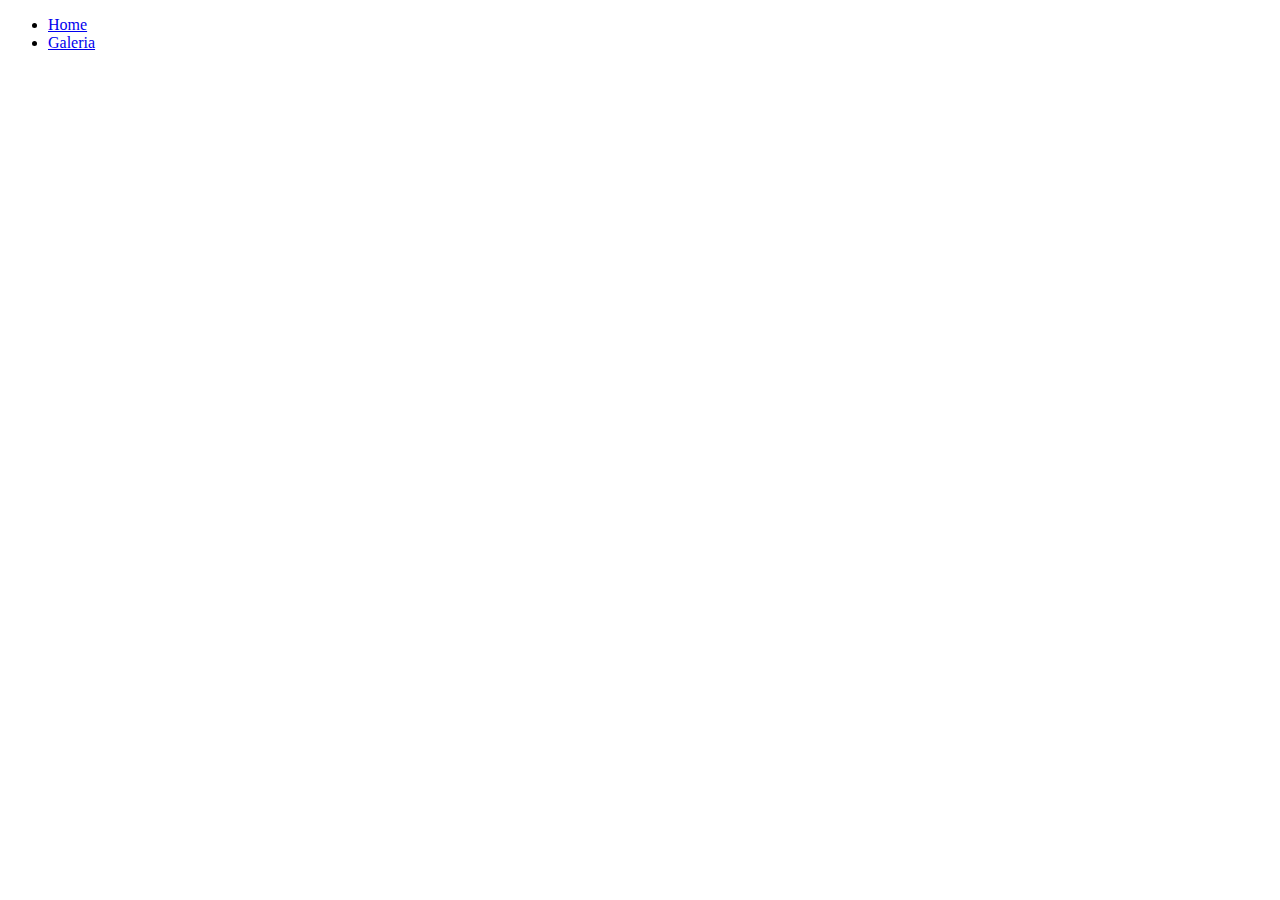
==== html/cadastro.html @ a91eed10 "add estrutura html e style" ====
<!DOCTYPE html>
<html lang="pt-br">

<head>
    <meta charset="UTF-8">
    <meta name="viewport" content="width=device-width, initial-scale=1.0">
    <title>Cadastro</title>
    <link rel="stylesheet" href="/style/style.css">
</head>

<body>
    <header>
        <nav>
            <ul>
                <li><a href="/html/pag1.html">Home</a></li>
                <li><a href="/html/pag-2.html">Galeria</a></li>
            </ul>
        </nav>
    </header>
</body>

</html>
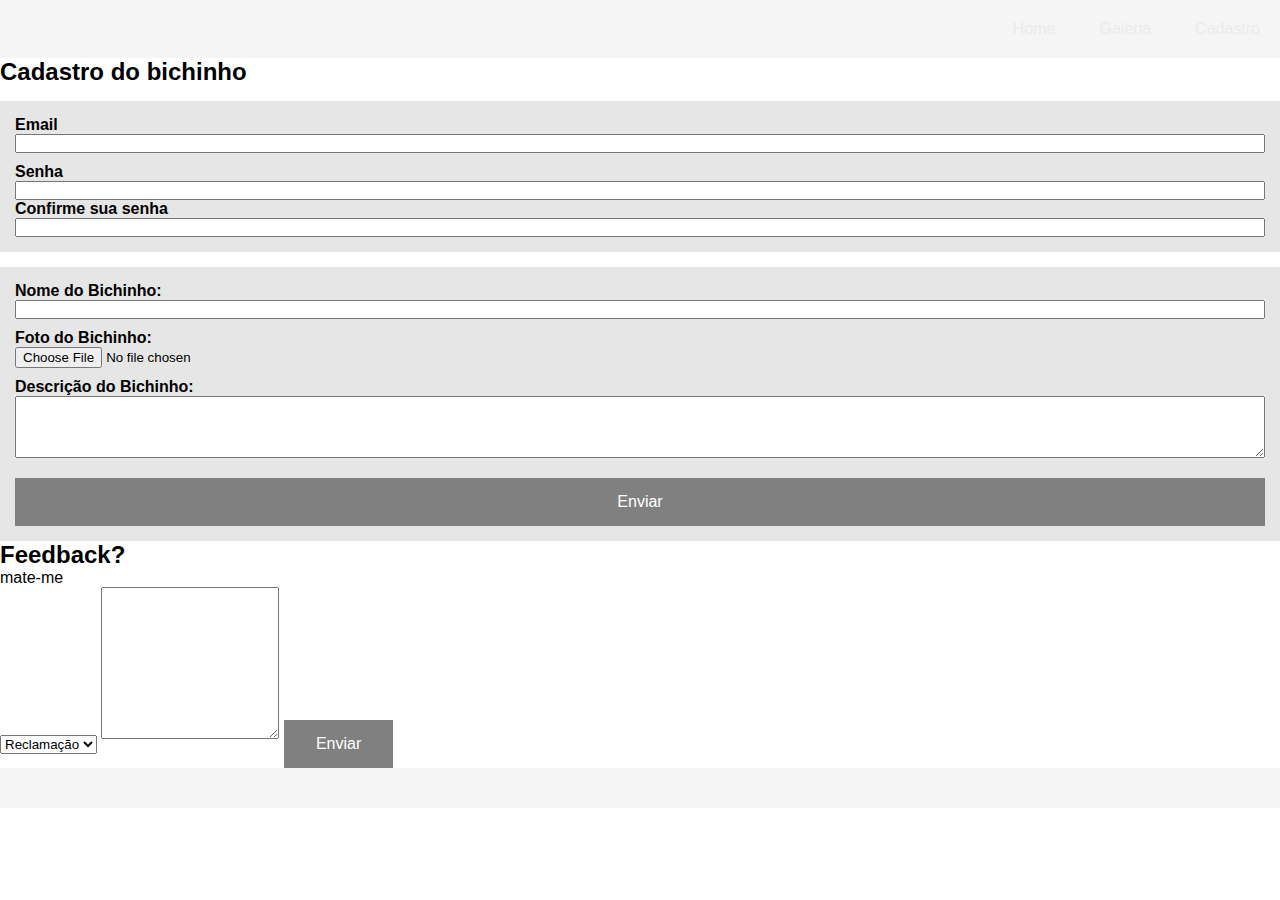
==== commit 3e576444: "add estrutura do cadastro" ====
--- a/html/cadastro.html
+++ b/html/cadastro.html
@@ -1,22 +1,72 @@
 <!DOCTYPE html>
 <html lang="pt-br">
-
 <head>
     <meta charset="UTF-8">
     <meta name="viewport" content="width=device-width, initial-scale=1.0">
-    <title>Cadastro</title>
-    <link rel="stylesheet" href="/style/style.css">
+    <title>Formulário de Cadastro de Bichinho</title>
+        <link rel="stylesheet" href="\style\cadastro.css">
 </head>
 
 <body>
     <header>
         <nav>
             <ul>
-                <li><a href="/html/pag1.html">Home</a></li>
-                <li><a href="/html/pag-2.html">Galeria</a></li>
+                <li><a href="html\pag1.html">Home</a></li>
+                <li><a href="html\pag-2.html">Galeria</a></li>
+                <li><a href="#">Cadastro</a></li>
             </ul>
         </nav>
     </header>
+
+    <h2>Cadastro do bichinho</h2>
+    <section class="login">
+        <form action="" method="">
+            <label for="email">Email</label>
+            <input type="text" id="email" name="email">
+<!-- dá pra usar JS pra confirmar senha aqui -->
+            <label for="senha">Senha</label>
+            <input type="password" id="senha" name="senha">
+            <label for="senhaConf">Confirme sua senha</label>
+            <input type="password" id="senhaConf" name="senhaConf">
+        </form>
+    </section>
+
+    <section class="bichinho">
+        <form action="" method="">
+            <label for="nomeBichinho">Nome do Bichinho:</label>
+            <input type="text" id="nomeBichinho" name="nomeBichinho">
+
+            <label for="fotoBichinho">Foto do Bichinho:</label>
+            <input type="file" id="fotoBichinho" name="fotoBichinho" accept="image/*">
+
+            <label for="descricaoBichinho">Descrição do Bichinho:</label>
+            <textarea id="descricaoBichinho" name="descricaoBichinho" rows="4"></textarea>
+
+            <button type="submit">Enviar</button>
+    </form>
+    </section>
+
+    <div>
+        <!-- TODO divisao aqui COMO FAAAAAAAAAAAAZ-->
+    </div>
+
+    <section>
+        <h2>Feedback?</h2>
+        <p> mate-me </p>
+
+        <select name="tipoFeedback" id="tipoFeedback">
+            <option value="reclamacao">Reclamação</option>
+            <option value="duvida">Dúvida</option>
+            <option value="sugestao">Sugestão</option>
+        </select>
+
+        <textarea name="feedback" id="feedback" rows="10"></textarea>
+        <button>Enviar</button>
+    </section>
+
+<!-- rodapé -->
+    <footer>
+    
+    </footer>
 </body>
-
 </html>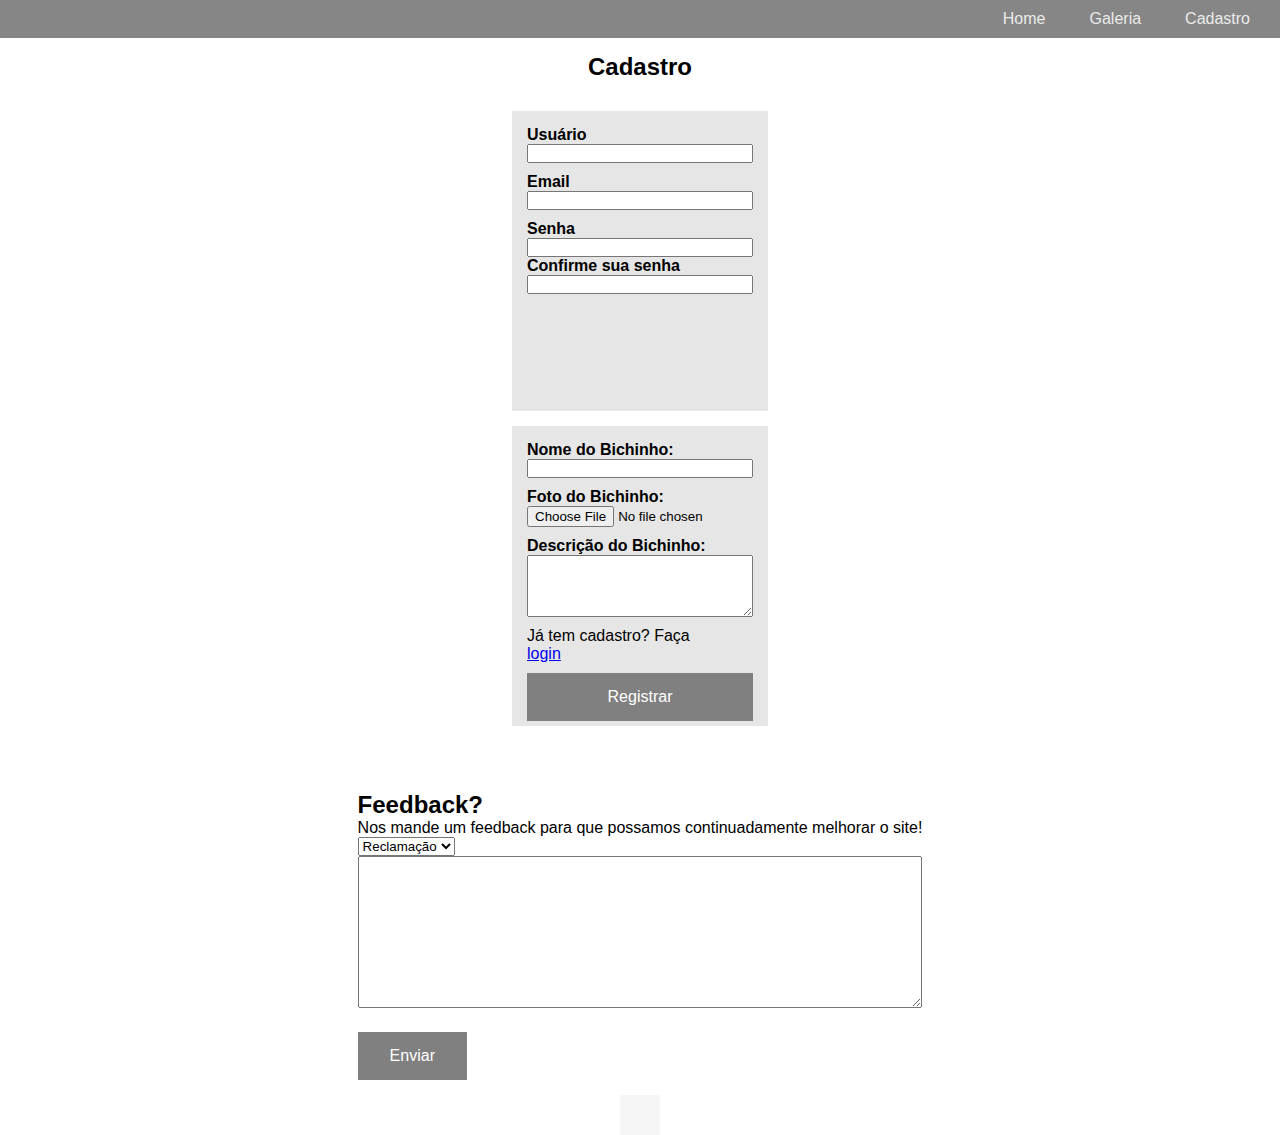
==== commit 6e0adc50: "fix página de cadastro, centralizado" ====
--- a/html/cadastro.html
+++ b/html/cadastro.html
@@ -18,9 +18,12 @@
         </nav>
     </header>
 
-    <h2>Cadastro do bichinho</h2>
+    <h2 class="cadastroH2">Cadastro</h2>
     <section class="login">
+
         <form action="" method="">
+            <label for="nome">Usuário</label>
+            <input type="text" id="nome" name="nome">
             <label for="email">Email</label>
             <input type="text" id="email" name="email">
 <!-- dá pra usar JS pra confirmar senha aqui -->
@@ -41,18 +44,19 @@
 
             <label for="descricaoBichinho">Descrição do Bichinho:</label>
             <textarea id="descricaoBichinho" name="descricaoBichinho" rows="4"></textarea>
+            <a> Já tem cadastro? Faça<a href="#" class="loginLink"> login </a></a>
 
-            <button type="submit">Enviar</button>
+            <button type="submit">Registrar</button>
     </form>
     </section>
 
-    <div>
-        <!-- TODO divisao aqui COMO FAAAAAAAAAAAAZ-->
+    <div class="separardofeedback">
+        <!-- talvez outra página aqui -->
     </div>
 
-    <section>
-        <h2>Feedback?</h2>
-        <p> mate-me </p>
+    <section class="feedbackBlock">
+        <h2 class="feedbackSection">Feedback?</h2>
+        <p> Nos mande um feedback para que possamos continuadamente melhorar o site! </p>
 
         <select name="tipoFeedback" id="tipoFeedback">
             <option value="reclamacao">Reclamação</option>
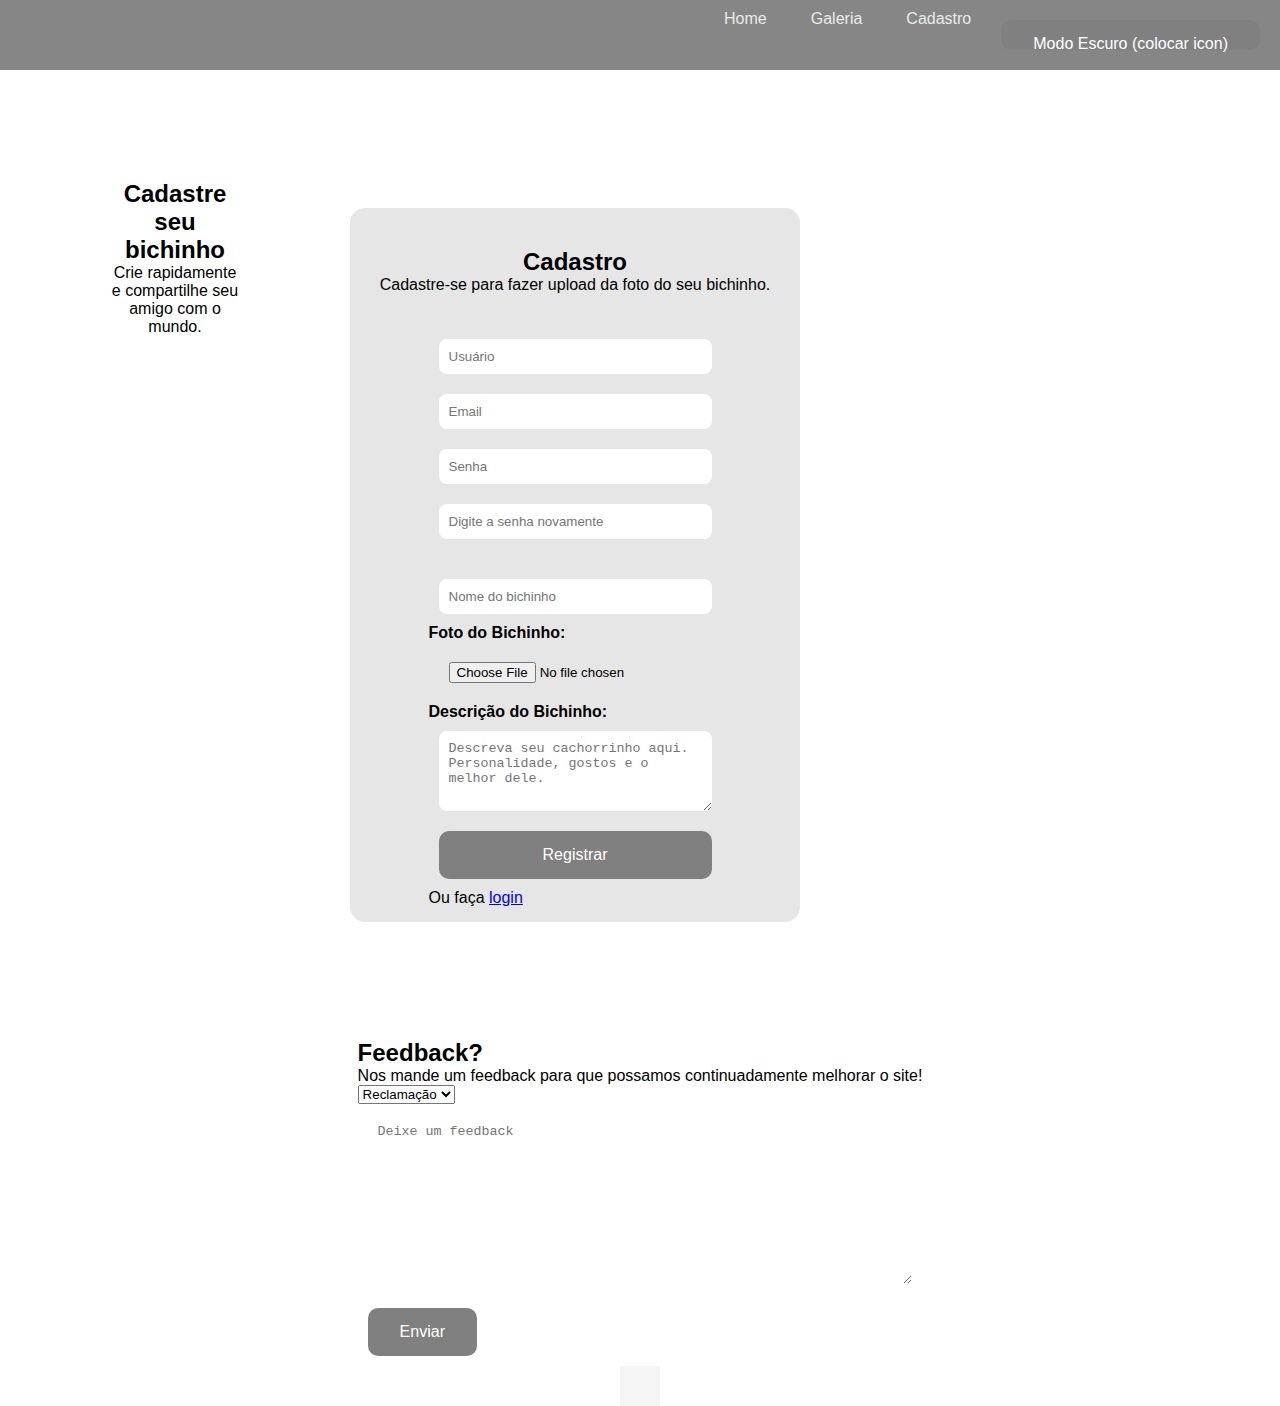
==== commit 04d6b3e1: "add js wip, modify css e html" ====
--- a/html/cadastro.html
+++ b/html/cadastro.html
@@ -3,52 +3,57 @@
 <head>
     <meta charset="UTF-8">
     <meta name="viewport" content="width=device-width, initial-scale=1.0">
-    <title>Formulário de Cadastro de Bichinho</title>
+    <title>Cadastro de Bichinho</title>
         <link rel="stylesheet" href="\style\cadastro.css">
 </head>
 
 <body>
+    <script src="\scripts\script.js">          
+    </script>
     <header>
         <nav>
             <ul>
-                <li><a href="html\pag1.html">Home</a></li>
-                <li><a href="html\pag-2.html">Galeria</a></li>
+                <li><a href="\html\pag1.html">Home</a></li>
+                <li><a href="\html\pag-2.html">Galeria</a></li>
                 <li><a href="#">Cadastro</a></li>
+                <button id="toggle-mode"> Modo Escuro (colocar icon) </button>
             </ul>
         </nav>
     </header>
 
-    <h2 class="cadastroH2">Cadastro</h2>
-    <section class="login">
+<div class="containerGrid">
+    <div class="textFiller">
+        <h2 class="textFillerH2"> Cadastre seu bichinho </h2>
+        <p class="textFillerDesc"> Crie rapidamente e compartilhe seu amigo com o mundo. </p>
+    </div>
+    <section class="loginContainer">
+          <h2 class="cadastroH2">Cadastro</h2>
+    <a class=cadastroDescrição> Cadastre-se para fazer upload da foto do seu bichinho. </a>
 
-        <form action="" method="">
-            <label for="nome">Usuário</label>
-            <input type="text" id="nome" name="nome">
-            <label for="email">Email</label>
-            <input type="text" id="email" name="email">
+      <form action="" method="">
+            <input type="text" id="nome" name="nome" placeholder="Usuário">
+
+            <input type="email" id="email" name="email" placeholder="Email">
+
 <!-- dá pra usar JS pra confirmar senha aqui -->
-            <label for="senha">Senha</label>
-            <input type="password" id="senha" name="senha">
-            <label for="senhaConf">Confirme sua senha</label>
-            <input type="password" id="senhaConf" name="senhaConf">
-        </form>
-    </section>
+            <input type="password" id="senha" name="senha" placeholder="Senha">
+            <input type="password" id="senhaConf" name="senhaConf" placeholder="Digite a senha novamente">
 
-    <section class="bichinho">
-        <form action="" method="">
-            <label for="nomeBichinho">Nome do Bichinho:</label>
-            <input type="text" id="nomeBichinho" name="nomeBichinho">
+        <div class="espacinho"> </div>
 
+            <input type="text" id="nomeBichinho" name="nomeBichinho" placeholder="Nome do bichinho">
             <label for="fotoBichinho">Foto do Bichinho:</label>
             <input type="file" id="fotoBichinho" name="fotoBichinho" accept="image/*">
 
             <label for="descricaoBichinho">Descrição do Bichinho:</label>
-            <textarea id="descricaoBichinho" name="descricaoBichinho" rows="4"></textarea>
-            <a> Já tem cadastro? Faça<a href="#" class="loginLink"> login </a></a>
+            <textarea id="descricaoBichinho" name="descricaoBichinho" rows="4" placeholder="Descreva seu cachorrinho aqui. Personalidade, gostos e o melhor dele."></textarea>
 
-            <button type="submit">Registrar</button>
+
+            <button class=botaoRegistrar type="submit">Registrar</button>
+            <p> Ou faça <a href="#" class="loginLink"> login </a></p>
     </form>
     </section>
+</div>
 
     <div class="separardofeedback">
         <!-- talvez outra página aqui -->
@@ -64,8 +69,8 @@
             <option value="sugestao">Sugestão</option>
         </select>
 
-        <textarea name="feedback" id="feedback" rows="10"></textarea>
-        <button>Enviar</button>
+        <textarea name="feedback" id="feedback" rows="10" placeholder="Deixe um feedback"></textarea>
+        <button class="botaoFeedback">Enviar</button>
     </section>
 
 <!-- rodapé -->
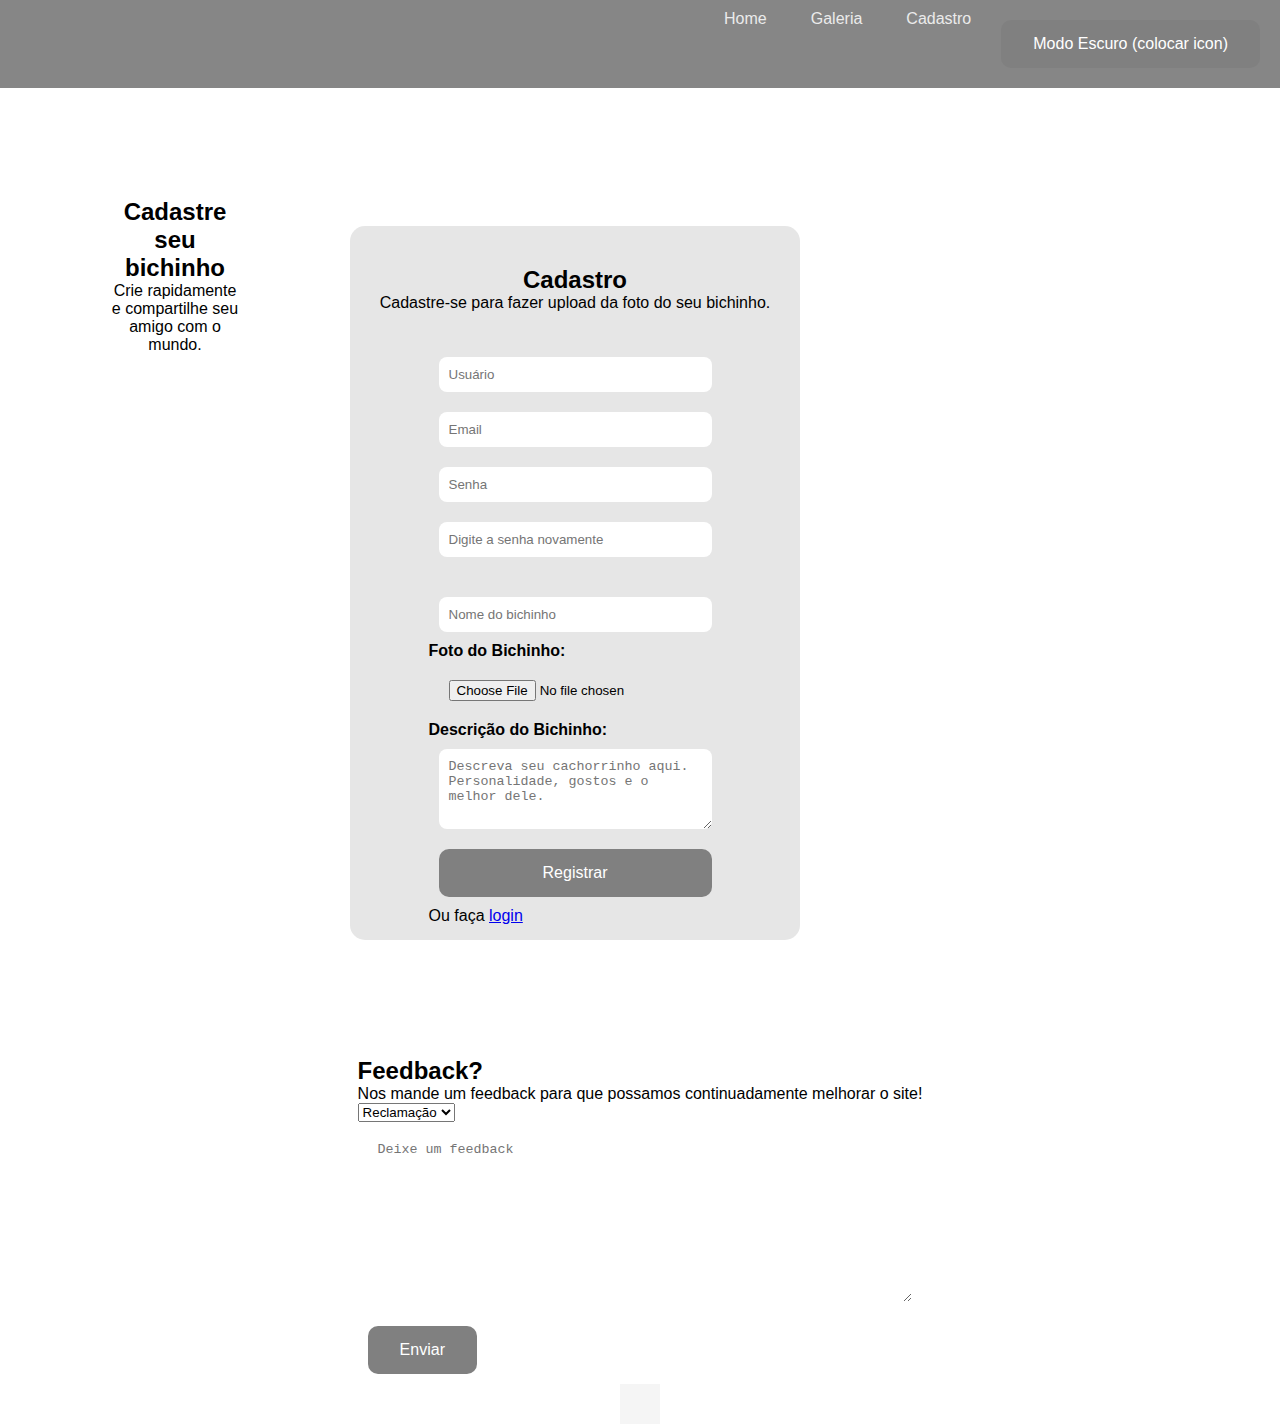
==== commit 76d80c94: "add dark mode js" ====
--- a/html/cadastro.html
+++ b/html/cadastro.html
@@ -8,15 +8,13 @@
 </head>
 
 <body>
-    <script src="\scripts\script.js">          
-    </script>
     <header>
         <nav>
             <ul>
                 <li><a href="\html\pag1.html">Home</a></li>
                 <li><a href="\html\pag-2.html">Galeria</a></li>
                 <li><a href="#">Cadastro</a></li>
-                <button id="toggle-mode"> Modo Escuro (colocar icon) </button>
+                <button class="change-theme-button"> Modo Escuro (colocar icon) </button>
             </ul>
         </nav>
     </header>
@@ -50,7 +48,7 @@
 
 
             <button class=botaoRegistrar type="submit">Registrar</button>
-            <p> Ou faça <a href="#" class="loginLink"> login </a></p>
+            <p> Ou faça <a href="/html/login.html" class="loginLink"> login </a></p>
     </form>
     </section>
 </div>
@@ -77,5 +75,6 @@
     <footer>
     
     </footer>
+    <script src="\scripts\dark-mode.js"></script>
 </body>
 </html>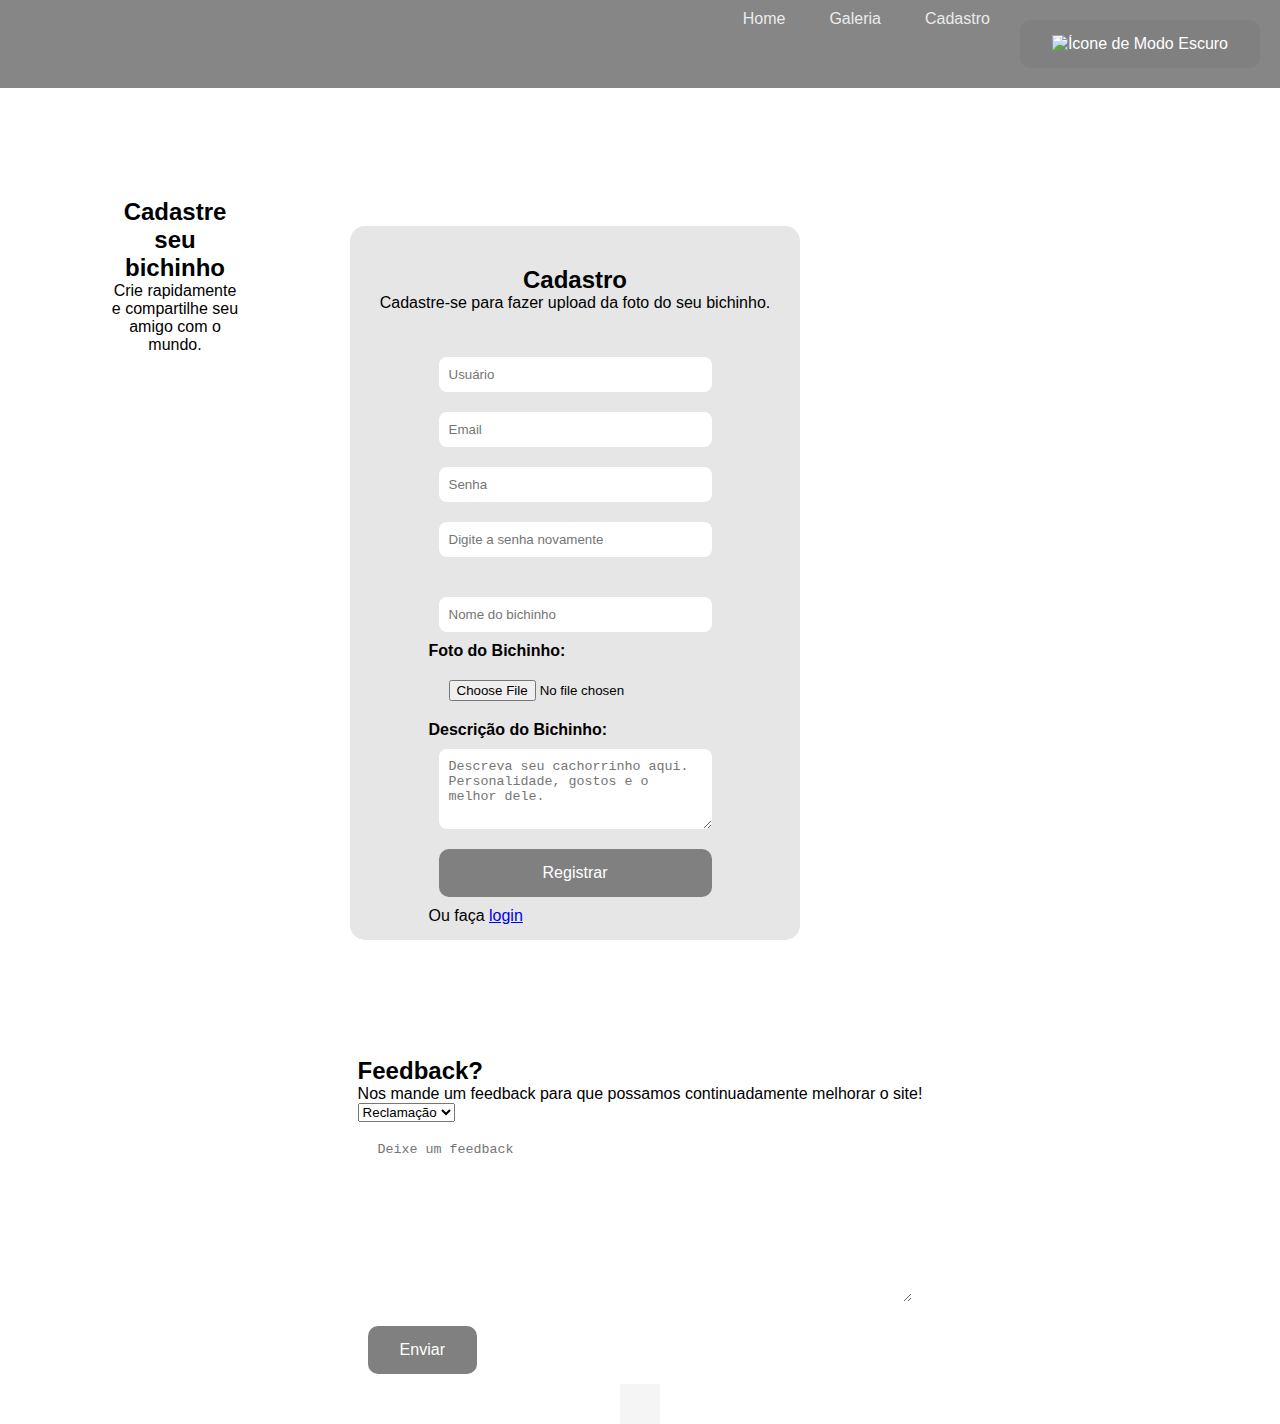
==== commit e8002446: "fix modo escuro" ====
--- a/html/cadastro.html
+++ b/html/cadastro.html
@@ -14,7 +14,9 @@
                 <li><a href="\html\pag1.html">Home</a></li>
                 <li><a href="\html\pag-2.html">Galeria</a></li>
                 <li><a href="#">Cadastro</a></li>
-                <button class="change-theme-button"> Modo Escuro (colocar icon) </button>
+                <button class="change-theme-button">
+                    <img src="/assets/icons/dark-theme.svg" alt="Ícone de Modo Escuro" width="20" height="20">
+                </button>                  
             </ul>
         </nav>
     </header>
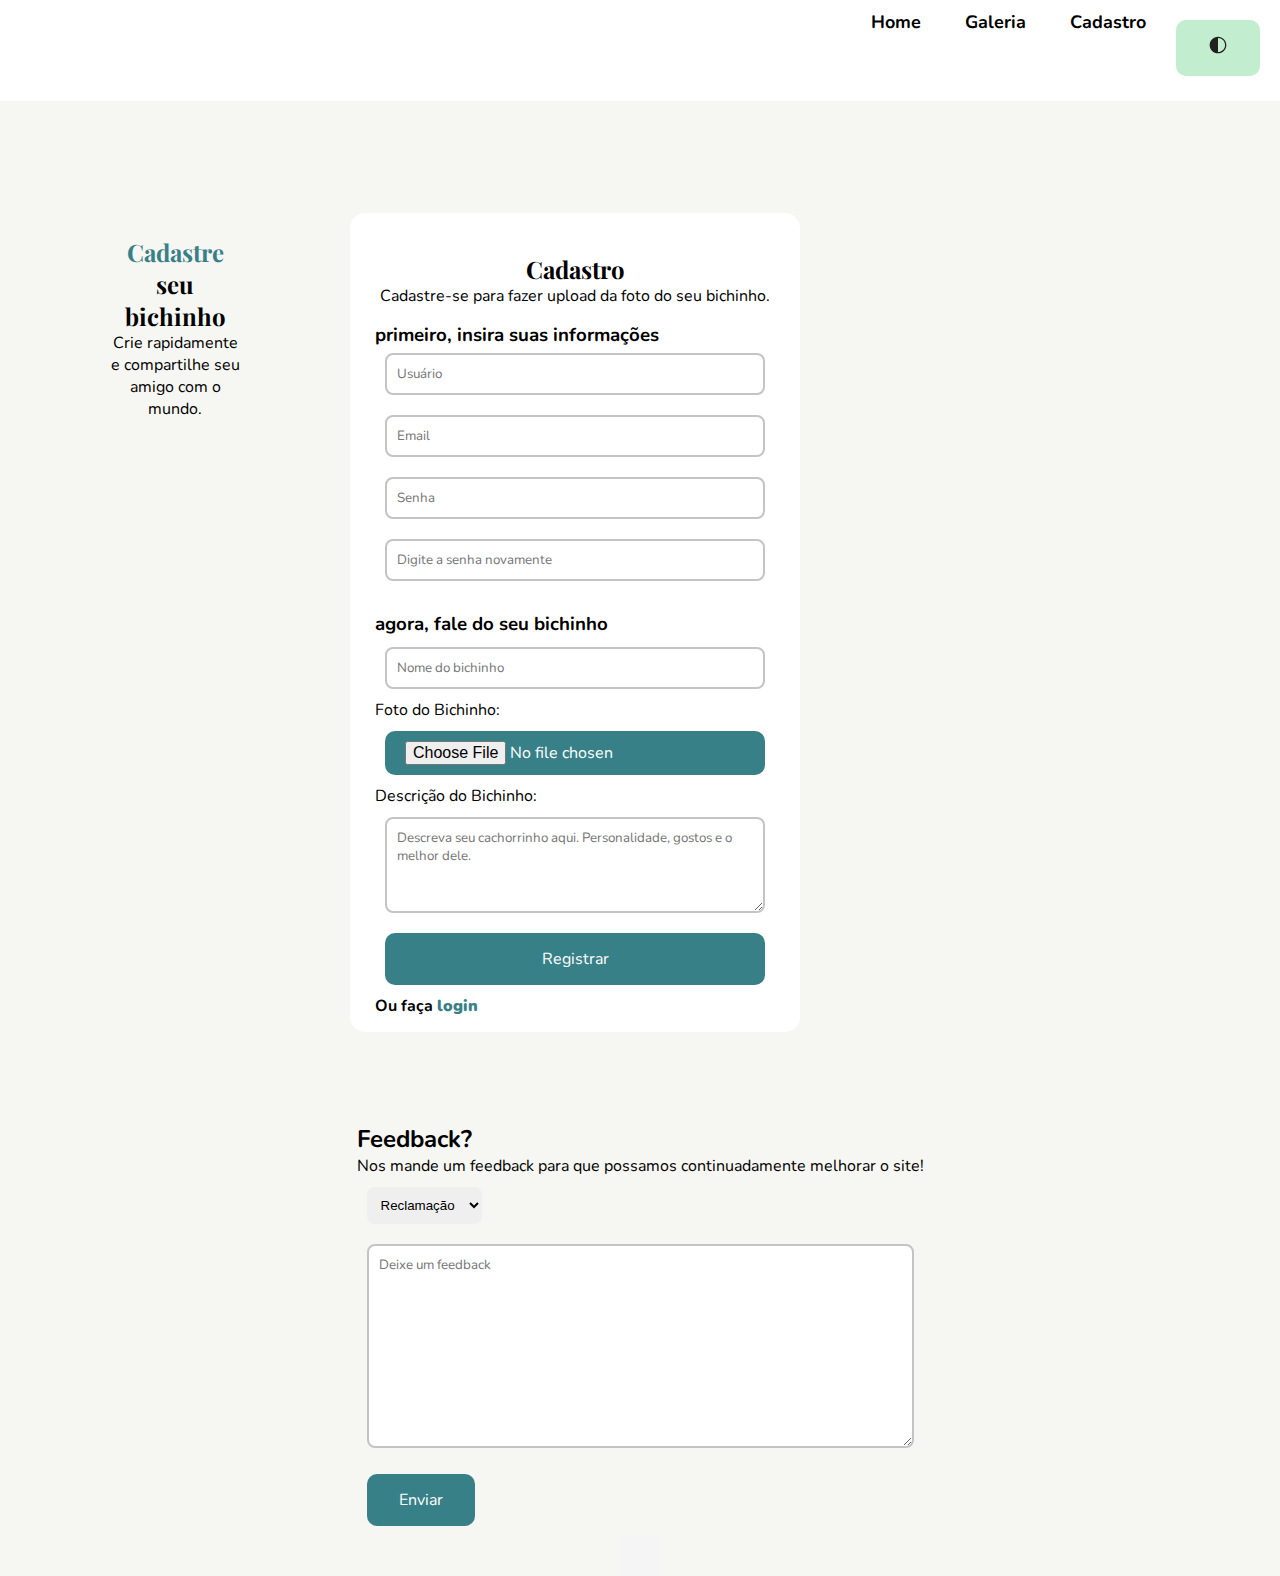
==== commit 7ae32508: "add cadastro styling" ====
--- a/html/cadastro.html
+++ b/html/cadastro.html
@@ -5,6 +5,9 @@
     <meta name="viewport" content="width=device-width, initial-scale=1.0">
     <title>Cadastro de Bichinho</title>
         <link rel="stylesheet" href="\style\cadastro.css">
+        <link rel="preconnect" href="https://fonts.googleapis.com">
+        <link rel="preconnect" href="https://fonts.gstatic.com" crossorigin>
+        <link href="https://fonts.googleapis.com/css2?family=Merriweather:ital,wght@0,300;0,400;0,700;0,900;1,300;1,400;1,700;1,900&family=Nunito:ital,wght@0,200..1000;1,200..1000&family=Playfair+Display:ital,wght@0,400..900;1,400..900&display=swap" rel="stylesheet">
 </head>
 
 <body>
@@ -23,7 +26,9 @@
 
 <div class="containerGrid">
     <div class="textFiller">
-        <h2 class="textFillerH2"> Cadastre seu bichinho </h2>
+        <h2 class="textFillerH2">
+             <span class=highlight> Cadastre </span> seu bichinho  
+            </h2>
         <p class="textFillerDesc"> Crie rapidamente e compartilhe seu amigo com o mundo. </p>
     </div>
     <section class="loginContainer">
@@ -31,6 +36,7 @@
     <a class=cadastroDescrição> Cadastre-se para fazer upload da foto do seu bichinho. </a>
 
       <form action="" method="">
+        <h3 class="cadastroInfoUser"> primeiro, insira suas informações </h3>
             <input type="text" id="nome" name="nome" placeholder="Usuário">
 
             <input type="email" id="email" name="email" placeholder="Email">
@@ -40,17 +46,17 @@
             <input type="password" id="senhaConf" name="senhaConf" placeholder="Digite a senha novamente">
 
         <div class="espacinho"> </div>
-
+        <h3 class="cadastroInfoBichinho"> agora, fale do seu bichinho</h3>
             <input type="text" id="nomeBichinho" name="nomeBichinho" placeholder="Nome do bichinho">
             <label for="fotoBichinho">Foto do Bichinho:</label>
-            <input type="file" id="fotoBichinho" name="fotoBichinho" accept="image/*">
+            <input class ="submit-foto"type="file" id="fotoBichinho" name="fotoBichinho" accept="image/*">
 
             <label for="descricaoBichinho">Descrição do Bichinho:</label>
             <textarea id="descricaoBichinho" name="descricaoBichinho" rows="4" placeholder="Descreva seu cachorrinho aqui. Personalidade, gostos e o melhor dele."></textarea>
 
 
             <button class=botaoRegistrar type="submit">Registrar</button>
-            <p> Ou faça <a href="/html/login.html" class="loginLink"> login </a></p>
+            <p class="façaLogin"> Ou faça <a href="/html/login.html" class="loginLink"> login </a></p>
     </form>
     </section>
 </div>
